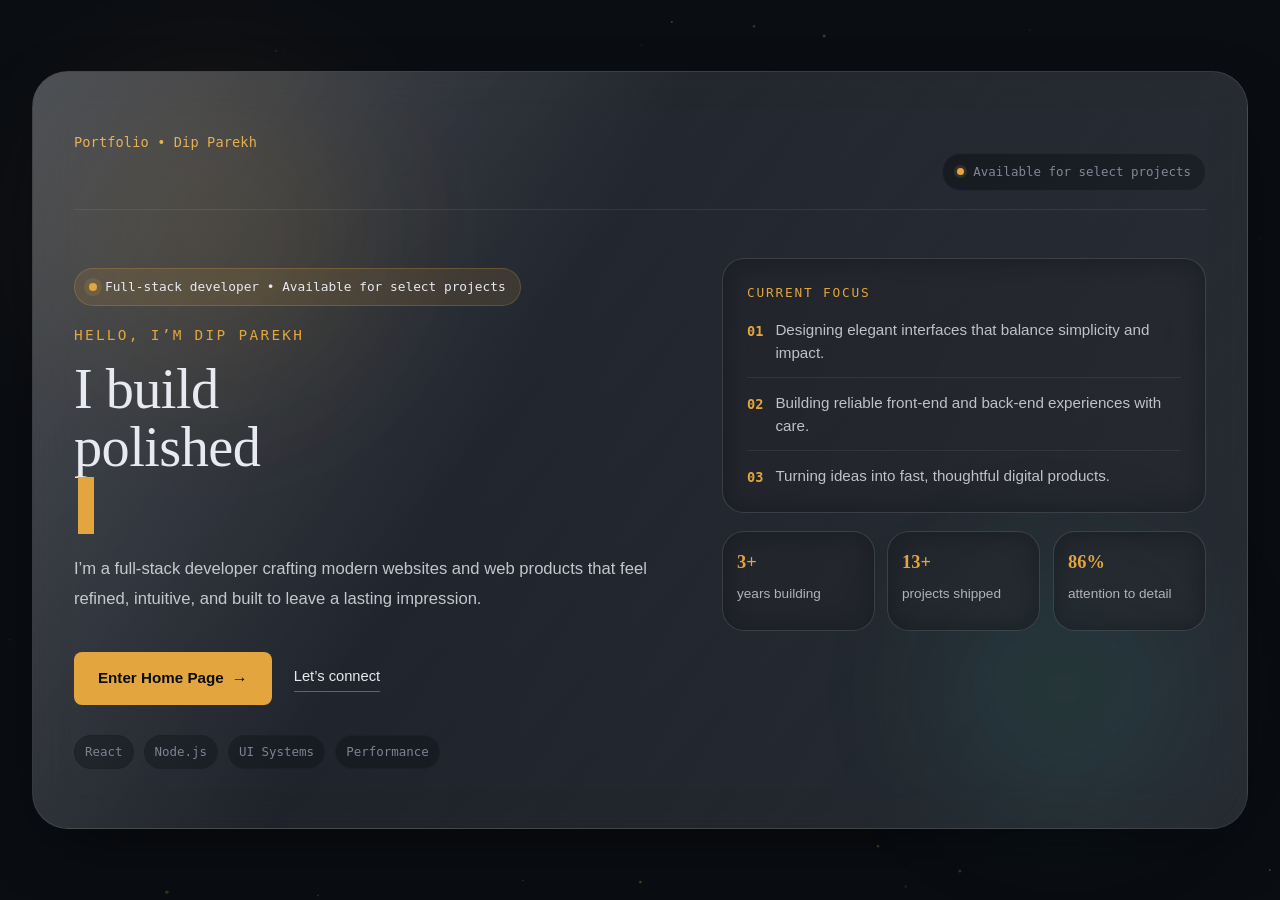
==== index.html @ 6df31b9e "first commit" ====
<!DOCTYPE html>
<html lang="en">
  <head>
    <meta charset="UTF-8" />
    <meta name="viewport" content="width=device-width, initial-scale=1.0" />
    <title>Dip Parekh | Full Stack Developer</title>
    <meta
      name="description"
      content="Personal portfolio for Dip Parekh, a Full Stack Developer crafting thoughtful digital experiences."
    />
    <link rel="icon" type="image/svg+xml" href="favicon.svg" />
    <link rel="stylesheet" href="styles.css" />
  </head>
  <body class="landing-page">
    <canvas id="bg-canvas" aria-hidden="true"></canvas>
    <div class="landing-glow glow-one" aria-hidden="true"></div>
    <div class="landing-glow glow-two" aria-hidden="true"></div>

    <main class="landing-shell">
      <section class="landing-card animate-in">
        <div class="landing-topbar">
          <p class="eyebrow">Portfolio • Dip Parekh</p>
          <span class="status-pill landing-status">
            <span class="dot"></span>
            Available for select projects
          </span>
        </div>

        <div class="landing-grid">
          <div class="landing-content">
            <div class="hero-badge">Full-stack developer • Available for select projects</div>
            <p class="intro-label">Hello, I’m Dip Parekh</p>
            <h1 class="hero-title">
              <span
                class="hero-text"
                data-animated-text="I build polished digital experiences with clarity, speed, and soul."
              ></span>
              <span class="typing-cursor" aria-hidden="true"></span>
            </h1>
            <p class="landing-copy">
              I’m a full-stack developer crafting modern websites and web products that feel refined,
              intuitive, and built to leave a lasting impression.
            </p>

            <div class="hero-actions">
              <a class="primary-link nav-entry-btn" href="home.html">
                Enter Home Page
                <span aria-hidden="true">→</span>
              </a>
              <a class="secondary-link" href="contact.html">Let’s connect</a>
            </div>

            <div class="chip-row" aria-label="Core skills">
              <span>React</span>
              <span>Node.js</span>
              <span>UI Systems</span>
              <span>Performance</span>
            </div>
          </div>

          <aside class="landing-aside">
            <div class="glass-panel">
              <p class="panel-label">Current focus</p>
              <ul class="feature-list">
                <li>
                  <strong>01</strong>
                  <span>Designing elegant interfaces that balance simplicity and impact.</span>
                </li>
                <li>
                  <strong>02</strong>
                  <span>Building reliable front-end and back-end experiences with care.</span>
                </li>
                <li>
                  <strong>03</strong>
                  <span>Turning ideas into fast, thoughtful digital products.</span>
                </li>
              </ul>
            </div>

            <div class="stats-grid">
              <div class="stat-box">
                <strong class="stat-value" data-target="4" data-suffix="+">0</strong>
                <span>years building</span>
              </div>
              <div class="stat-box">
                <strong class="stat-value" data-target="15" data-suffix="+">0</strong>
                <span>projects shipped</span>
              </div>
              <div class="stat-box">
                <strong class="stat-value" data-target="100" data-suffix="%">0</strong>
                <span>attention to detail</span>
              </div>
            </div>
          </aside>
        </div>
      </section>
    </main>

    <script src="script.js"></script>
  </body>
</html>
---- styles.css ----
/* ============================================
   TOKENS
   ============================================ */
:root {
  --ink-950: #0a0d12;
  --ink-900: #11151c;
  --ink-850: #161b24;
  --ink-800: #1b212b;
  --foam-100: #e7eaf0;
  --slate-400: #7c8494;
  --slate-500: #5c6474;
  --amber-400: #e3a63e;
  --teal-300: #63d9c4;

  --accent: var(--amber-400);
  --accent-soft: rgba(227, 166, 62, 0.14);

  --font-display: "Fraunces", serif;
  --font-body: "Inter", -apple-system, BlinkMacSystemFont, sans-serif;
  --font-mono: "JetBrains Mono", ui-monospace, monospace;

  --shell-width: 1120px;
  --radius-lg: 18px;
  --radius-md: 12px;
  --radius-sm: 8px;

  --ease: cubic-bezier(0.16, 1, 0.3, 1);
}

[data-page="home"] {
  --accent: var(--amber-400);
  --accent-soft: rgba(227, 166, 62, 0.14);
}
[data-page="work"] {
  --accent: var(--teal-300);
  --accent-soft: rgba(99, 217, 196, 0.14);
}
[data-page="about"] {
  --accent: #e08a7d;
  --accent-soft: rgba(224, 138, 125, 0.14);
}
[data-page="contact"] {
  --accent: #7ea3e3;
  --accent-soft: rgba(126, 163, 227, 0.14);
}

* {
  box-sizing: border-box;
}

html {
  scroll-behavior: smooth;
}

body {
  margin: 0;
  background: var(--ink-950);
  color: var(--foam-100);
  font-family: var(--font-body);
  font-size: 16px;
  line-height: 1.6;
  -webkit-font-smoothing: antialiased;
  overflow-x: hidden;
}

body.landing-page {
  overflow-x: hidden;
  min-height: 100vh;
  display: flex;
  align-items: center;
  justify-content: center;
  padding: clamp(18px, 3vw, 32px);
  position: relative;
  isolation: isolate;
}

.landing-glow {
  position: fixed;
  border-radius: 50%;
  filter: blur(70px);
  opacity: 0.35;
  pointer-events: none;
  z-index: 0;
  animation: drift 10s ease-in-out infinite alternate;
}

.glow-one {
  width: 320px;
  height: 320px;
  background: rgba(227, 166, 62, 0.24);
  top: 8%;
  left: 4%;
}

.glow-two {
  width: 280px;
  height: 280px;
  background: rgba(99, 217, 196, 0.2);
  bottom: 8%;
  right: 6%;
  animation-duration: 12s;
}

.landing-shell {
  position: relative;
  z-index: 1;
  width: min(1260px, 100%);
  display: flex;
  align-items: center;
  justify-content: center;
}

.landing-card {
  position: relative;
  width: 100%;
  max-width: 1240px;
  border-radius: clamp(24px, 3vw, 36px);
  padding: clamp(28px, 3.2vw, 54px);
  border: 1px solid rgba(255, 255, 255, 0.14);
  background: linear-gradient(135deg, rgba(255, 255, 255, 0.14), rgba(255, 255, 255, 0.05));
  -webkit-backdrop-filter: blur(22px) saturate(180%);
  backdrop-filter: blur(22px) saturate(180%);
  box-shadow: 0 24px 70px -25px rgba(0, 0, 0, 0.65);
  overflow: hidden;
  transition: transform 0.35s var(--ease), box-shadow 0.35s var(--ease);
}

.landing-card::before {
  content: "";
  position: absolute;
  inset: 0;
  background: linear-gradient(120deg, rgba(255, 255, 255, 0.16), transparent 40%, rgba(255, 255, 255, 0.08));
  pointer-events: none;
}

.landing-topbar {
  display: flex;
  align-items: center;
  justify-content: space-between;
  gap: 16px;
  margin-bottom: 40px;
  padding-bottom: 18px;
  border-bottom: 1px solid rgba(255, 255, 255, 0.08);
}

.landing-status {
  margin-top: 0;
  background: rgba(17, 21, 28, 0.7);
  border-color: rgba(255, 255, 255, 0.1);
}

.landing-grid {
  display: grid;
  grid-template-columns: minmax(0, 1.1fr) minmax(320px, 0.9fr);
  gap: clamp(30px, 4.5vw, 56px);
  align-items: start;
}

.landing-content {
  position: relative;
  z-index: 1;
  display: flex;
  flex-direction: column;
  justify-content: center;
  padding: clamp(8px, 1.4vw, 18px) 0 clamp(8px, 1.4vw, 18px);
}

.hero-badge {
  display: inline-flex;
  align-items: center;
  gap: 8px;
  width: max-content;
  margin-bottom: 18px;
  padding: 8px 14px;
  border-radius: 999px;
  border: 1px solid rgba(227, 166, 62, 0.24);
  background: rgba(227, 166, 62, 0.12);
  color: var(--foam-100);
  font-family: var(--font-mono);
  font-size: 0.8rem;
}

.hero-badge::before {
  content: "";
  width: 8px;
  height: 8px;
  border-radius: 50%;
  background: var(--accent);
  box-shadow: 0 0 0 5px rgba(227, 166, 62, 0.14);
}

.intro-label {
  font-family: var(--font-mono);
  font-size: 0.9rem;
  text-transform: uppercase;
  letter-spacing: 0.16em;
  color: var(--accent);
  margin-bottom: 14px;
}

.hero-title {
  font-size: clamp(2.15rem, 4.4vw, 4rem);
  line-height: 1.02;
  max-width: 11ch;
  margin-bottom: 20px;
  min-height: clamp(4.6rem, 8.5vw, 6.8rem);
}

.hero-text {
  display: inline-block;
}

.typing-cursor {
  display: inline-block;
  width: 0.58ch;
  height: 1em;
  margin-left: 4px;
  background: var(--accent);
  vertical-align: bottom;
  animation: blink 1s step-end infinite;
}

.landing-copy {
  color: rgba(231, 234, 240, 0.82);
  font-size: 1.04rem;
  max-width: 62ch;
  line-height: 1.8;
  margin-bottom: 4px;
}

.chip-row {
  display: flex;
  flex-wrap: wrap;
  gap: 10px;
  margin-top: 30px;
}

.chip-row span {
  border: 1px solid rgba(255, 255, 255, 0.14);
  background: rgba(10, 13, 18, 0.35);
  color: var(--foam-100);
  padding: 8px 12px;
  border-radius: 999px;
  font-size: 0.82rem;
  font-family: var(--font-mono);
}

.landing-aside {
  display: grid;
  gap: 18px;
  align-content: start;
  padding-top: 8px;
}

.glass-panel,
.stat-box {
  border: 1px solid rgba(255, 255, 255, 0.14);
  background: rgba(10, 13, 18, 0.5);
  -webkit-backdrop-filter: blur(14px);
  backdrop-filter: blur(14px);
  border-radius: 22px;
}

.glass-panel {
  padding: 24px;
  animation: gentleFloat 3.8s ease-in-out infinite;
  will-change: transform;
}

.panel-label {
  font-family: var(--font-mono);
  font-size: 0.8rem;
  text-transform: uppercase;
  letter-spacing: 0.14em;
  color: var(--accent);
  margin-bottom: 16px;
}

.feature-list {
  list-style: none;
  padding: 0;
  margin: 0;
  display: grid;
  gap: 14px;
}

.feature-list li {
  display: flex;
  gap: 12px;
  align-items: flex-start;
  padding-bottom: 12px;
  border-bottom: 1px solid rgba(255, 255, 255, 0.08);
  animation: gentleFloat 3.8s ease-in-out infinite;
  will-change: transform;
}

.feature-list li:nth-child(2) {
  animation-delay: 0.6s;
}

.feature-list li:nth-child(3) {
  animation-delay: 1.2s;
}

.feature-list li:last-child {
  padding-bottom: 0;
  border-bottom: none;
}

.feature-list strong {
  font-family: var(--font-mono);
  color: var(--accent);
  font-size: 0.85rem;
  margin-top: 2px;
}

.feature-list span {
  color: rgba(231, 234, 240, 0.8);
  font-size: 0.95rem;
  line-height: 1.5;
}

.stats-grid {
  display: grid;
  grid-template-columns: repeat(3, minmax(0, 1fr));
  gap: 12px;
}

.stat-box {
  padding: 16px 14px;
  display: flex;
  flex-direction: column;
  gap: 6px;
  min-height: 100px;
  animation: gentleFloat 3.8s ease-in-out infinite;
  will-change: transform;
}

.stat-box:nth-child(2) {
  animation-delay: 0.6s;
}

.stat-box:nth-child(3) {
  animation-delay: 1.2s;
}

.stat-box strong {
  font-size: 1.15rem;
  color: var(--accent);
  font-family: var(--font-display);
}

.stat-value {
  font-variant-numeric: tabular-nums;
  min-height: 1.35em;
}

.stat-box span {
  color: rgba(231, 234, 240, 0.72);
  font-size: 0.85rem;
}

h1,
h2,
h3 {
  font-family: var(--font-display);
  font-weight: 500;
  letter-spacing: -0.01em;
  margin: 0;
}

p {
  margin: 0;
}

a {
  color: inherit;
  text-decoration: none;
}

::selection {
  background: var(--accent);
  color: var(--ink-950);
}

:focus-visible {
  outline: 2px solid var(--accent);
  outline-offset: 3px;
  border-radius: 4px;
}

#bg-canvas {
  position: fixed;
  inset: 0;
  width: 100%;
  height: 100%;
  z-index: -1;
}

.site-nav {
  position: sticky;
  top: 0;
  z-index: 20;
  display: flex;
  align-items: center;
  justify-content: space-between;
  padding: 22px clamp(20px, 5vw, 64px);
  background: rgba(10, 13, 18, 0.72);
  -webkit-backdrop-filter: blur(14px);
  backdrop-filter: blur(14px);
  border-bottom: 1px solid var(--ink-800);
}

.logo-mark {
  font-family: var(--font-mono);
  font-size: 1rem;
  font-weight: 500;
  letter-spacing: 0.02em;
}

.logo-mark span {
  color: var(--accent);
}

.nav-links {
  display: flex;
  gap: clamp(16px, 3vw, 36px);
}

.nav-link {
  position: relative;
  font-size: 0.9rem;
  color: var(--slate-400);
  padding-bottom: 4px;
  transition: color 0.2s var(--ease);
}

.nav-link::after {
  content: "";
  position: absolute;
  left: 0;
  bottom: -2px;
  width: 0;
  height: 1.5px;
  background: var(--accent);
  transition: width 0.25s var(--ease);
}

.nav-link:hover {
  color: var(--foam-100);
}

.nav-link:hover::after {
  width: 100%;
}

.nav-link.active {
  color: var(--foam-100);
}

.nav-link.active::after {
  width: 100%;
}

.page-shell {
  max-width: var(--shell-width);
  margin: 0 auto;
  padding: clamp(48px, 8vw, 96px) clamp(20px, 5vw, 64px) 120px;
}

.hero-grid {
  display: grid;
  grid-template-columns: 1.1fr 0.9fr;
  gap: clamp(32px, 5vw, 64px);
  align-items: center;
  padding-bottom: clamp(64px, 8vw, 100px);
}

.eyebrow {
  font-family: var(--font-mono);
  font-size: 0.85rem;
  color: var(--accent);
  margin-bottom: 18px;
  letter-spacing: 0.01em;
}

.hero-copy h1,
.page-heading h1 {
  font-size: clamp(2.1rem, 4.2vw, 3.3rem);
  line-height: 1.15;
  max-width: 12ch;
}

.hero-copy h1 em {
  font-style: italic;
  color: var(--accent);
}

.lead,
.page-heading p {
  margin-top: 22px;
  max-width: 46ch;
  color: var(--slate-400);
  font-size: 1.03rem;
}

.hero-actions {
  display: flex;
  align-items: center;
  gap: 22px;
  margin-top: 34px;
  flex-wrap: wrap;
}

.primary-link {
  background: var(--accent);
  color: var(--ink-950);
  font-weight: 600;
  font-size: 0.92rem;
  padding: 13px 26px;
  border-radius: var(--radius-sm);
  transition: transform 0.2s var(--ease), box-shadow 0.2s var(--ease);
}

.primary-link:hover {
  transform: translateY(-2px);
  box-shadow: 0 10px 24px -8px var(--accent-soft);
}

.nav-entry-btn {
  display: inline-flex;
  align-items: center;
  gap: 8px;
  padding: 14px 24px;
  font-size: 0.95rem;
}

.nav-entry-btn span {
  font-size: 1rem;
  transition: transform 0.2s var(--ease);
}

.nav-entry-btn:hover span {
  transform: translateX(3px);
}

.secondary-link {
  font-size: 0.92rem;
  color: var(--foam-100);
  border-bottom: 1px solid var(--slate-500);
  padding-bottom: 2px;
  transition: border-color 0.2s var(--ease), color 0.2s var(--ease);
}

.secondary-link:hover {
  color: var(--accent);
  border-color: var(--accent);
}

.status-pill {
  display: inline-flex;
  align-items: center;
  gap: 9px;
  margin-top: 40px;
  font-family: var(--font-mono);
  font-size: 0.78rem;
  color: var(--slate-400);
  padding: 8px 14px;
  border: 1px solid var(--ink-800);
  border-radius: 999px;
  background: var(--ink-900);
}

.status-pill .dot,
.contact-status .dot {
  width: 7px;
  height: 7px;
  border-radius: 50%;
  background: var(--accent);
  box-shadow: 0 0 0 3px var(--accent-soft);
}

.hero-card {
  perspective: 1000px;
}

.code-window {
  background: var(--ink-900);
  border: 1px solid var(--ink-800);
  border-radius: var(--radius-lg);
  overflow: hidden;
  box-shadow: 0 30px 60px -20px rgba(0, 0, 0, 0.55);
  transform: rotate(0.6deg);
}

.window-bar {
  display: flex;
  align-items: center;
  gap: 10px;
  padding: 12px 16px;
  background: var(--ink-850);
  border-bottom: 1px solid var(--ink-800);
}

.window-dots {
  display: flex;
  gap: 6px;
}

.window-dots span {
  width: 9px;
  height: 9px;
  border-radius: 50%;
  background: var(--ink-800);
  border: 1px solid var(--slate-500);
}

.window-title {
  font-family: var(--font-mono);
  font-size: 0.76rem;
  color: var(--slate-400);
  margin-left: 4px;
}

.code-body {
  padding: 22px 20px;
  overflow-x: auto;
}

.code-body pre {
  margin: 0;
  font-family: var(--font-mono);
  font-size: 0.86rem;
  line-height: 1.85;
}

.code-body .ln {
  display: inline-block;
  width: 20px;
  color: var(--slate-500);
  -webkit-user-select: none;
  user-select: none;
}

.tok-kw {
  color: var(--teal-300);
}
.tok-var {
  color: var(--foam-100);
}
.tok-op,
.tok-punct {
  color: var(--slate-400);
}
.tok-prop {
  color: #b9c2d0;
}
.tok-str {
  color: var(--accent);
}

.cursor {
  display: inline-block;
  width: 7px;
  background: var(--accent);
  animation: blink 1.1s step-end infinite;
  margin-left: 2px;
}

@keyframes blink {
  50% {
    opacity: 0;
  }
}

@media (max-width: 860px) {
  .landing-grid {
    grid-template-columns: 1fr;
  }

  .landing-topbar {
    flex-direction: column;
    align-items: flex-start;
  }

  .landing-aside {
    gap: 14px;
    padding-top: 0;
  }
}

@media (max-width: 560px) {
  body.landing-page {
    padding: 12px;
  }

  .landing-card {
    padding: 18px;
  }

  .landing-grid {
    gap: 20px;
  }

  .hero-title {
    max-width: none;
    min-height: unset;
    font-size: clamp(1.8rem, 8vw, 2.6rem);
  }

  .hero-actions {
    flex-direction: column;
    align-items: flex-start;
  }

  .stats-grid {
    grid-template-columns: 1fr;
  }
}

.panel {
  background: var(--ink-900);
  border: 1px solid var(--ink-800);
  border-radius: var(--radius-md);
  padding: 30px;
}

.content-grid {
  display: grid;
  grid-template-columns: 1fr 1fr;
  gap: 24px;
  padding-bottom: 24px;
}

.content-grid h3 {
  font-size: 1.15rem;
  margin-bottom: 18px;
}

.chips {
  display: flex;
  flex-wrap: wrap;
  gap: 9px;
  margin-bottom: 20px;
}

.chips span {
  font-family: var(--font-mono);
  font-size: 0.76rem;
  padding: 7px 12px;
  border-radius: 999px;
  border: 1px solid var(--ink-800);
  color: var(--slate-400);
  transition: border-color 0.2s var(--ease), color 0.2s var(--ease);
}

.chips span:hover {
  border-color: var(--accent);
  color: var(--foam-100);
}

.content-grid > .panel > p {
  color: var(--slate-400);
  font-size: 0.95rem;
}

.skill-list {
  display: flex;
  flex-direction: column;
  gap: 16px;
}

.skill-row {
  display: grid;
  grid-template-columns: 90px 1fr 38px;
  align-items: center;
  gap: 14px;
}

.skill-label {
  font-size: 0.85rem;
  color: var(--slate-400);
}

.bar {
  height: 6px;
  border-radius: 999px;
  background: var(--ink-800);
  overflow: hidden;
}

.bar i {
  display: block;
  height: 100%;
  width: 0%;
  border-radius: 999px;
  background: linear-gradient(90deg, var(--accent), var(--teal-300));
  transition: width 1.1s var(--ease);
}

.skill-value {
  font-family: var(--font-mono);
  font-size: 0.78rem;
  color: var(--slate-500);
  text-align: right;
}

.approach-strip,
.work-strip,
.contact-strip {
  display: grid;
  grid-template-columns: repeat(3, 1fr);
  gap: 20px;
  margin-top: 24px;
}

.approach-card p:last-child,
.work-strip p:last-child,
.contact-strip p:last-child {
  color: var(--slate-400);
  font-size: 0.92rem;
  margin-top: 10px;
}

.approach-tag {
  font-family: var(--font-mono);
  font-size: 0.74rem;
  text-transform: uppercase;
  letter-spacing: 0.08em;
  color: var(--accent);
}

.page-heading {
  margin-bottom: 36px;
}

.action-row {
  display: flex;
  flex-wrap: wrap;
  gap: 12px;
  margin-top: 22px;
}

.work-card {
  background: linear-gradient(135deg, rgba(255, 255, 255, 0.14), rgba(255, 255, 255, 0.05));
  border: 1px solid rgba(255, 255, 255, 0.14);
  box-shadow: 0 20px 50px -24px rgba(0, 0, 0, 0.8);
  border-radius: 24px;
  transition: transform 0.3s var(--ease), box-shadow 0.3s var(--ease);
}

.work-card:hover {
  transform: translateY(-4px);
  box-shadow: 0 28px 60px -20px rgba(0, 0, 0, 0.85);
}

.work-section {
  margin-top: 24px;
  padding: 30px;
}

.secondary-grid {
  display: grid;
  grid-template-columns: 1.2fr 0.8fr;
  gap: 20px;
  margin-top: 24px;
}

.section-title-row {
  display: flex;
  flex-direction: column;
  gap: 8px;
  margin-bottom: 18px;
}

.detail-columns {
  display: grid;
  grid-template-columns: repeat(2, minmax(0, 1fr));
  gap: 16px;
  margin-bottom: 18px;
}

.detail-card {
  padding: 18px;
  border-radius: 18px;
  border: 1px solid rgba(255, 255, 255, 0.1);
  background: rgba(10, 13, 18, 0.4);
}

.detail-card h4 {
  margin-bottom: 8px;
  font-size: 1rem;
}

.detail-card p {
  color: var(--slate-400);
  font-size: 0.95rem;
}

.feedback-box {
  margin-top: 18px;
  padding: 16px 18px;
  border-radius: 16px;
  border: 1px solid rgba(99, 217, 196, 0.25);
  background: rgba(99, 217, 196, 0.1);
}

.feedback-box strong {
  color: var(--accent);
}

.feedback-box p {
  margin-top: 8px;
  color: var(--foam-100);
}

.ongoing-card {
  padding: 30px;
}

.ongoing-project {
  padding: 18px;
  border-radius: 18px;
  border: 1px solid rgba(255, 255, 255, 0.1);
  background: rgba(10, 13, 18, 0.4);
  margin-bottom: 18px;
}

.ongoing-project .project-meta {
  margin-bottom: 12px;
}

.ongoing-project h4 {
  font-family: var(--font-display);
  font-size: 1.1rem;
  font-weight: 500;
  letter-spacing: -0.01em;
  margin: 0;
}

.ongoing-project .tag-list {
  margin-top: 14px;
}

.ongoing-desc,
.ongoing-note {
  color: var(--slate-400);
  font-size: 0.95rem;
}

.ongoing-desc {
  line-height: 1.6;
}

.ongoing-note {
  margin-top: 6px;
}

.closing-cta {
  margin-top: 24px;
  padding: 30px;
  display: flex;
  flex-direction: column;
  align-items: flex-start;
  gap: 12px;
}

.closing-cta p {
  color: var(--slate-400);
  max-width: 56ch;
}

.compact-list {
  margin: 16px 0 0;
}

.work-hero-grid,
.about-layout,
.contact-layout {
  display: grid;
  grid-template-columns: 1.1fr 0.9fr;
  gap: 24px;
  align-items: start;
  margin-bottom: 24px;
}

.work-intro,
.story-panel,
.contact-intro {
  position: relative;
  overflow: hidden;
}

.about-photo-card {
  margin-bottom: 22px;
}

.about-photo-card img {
  width: min(240px, 100%);
  aspect-ratio: 4 / 5;
  object-fit: cover;
  border-radius: 22px;
  border: 1px solid rgba(255, 255, 255, 0.14);
  box-shadow: 0 18px 42px -20px rgba(0, 0, 0, 0.7);
}

.work-intro::before,
.story-panel::before,
.contact-intro::before {
  content: "";
  position: absolute;
  right: -40px;
  bottom: -50px;
  width: 220px;
  height: 220px;
  border-radius: 50%;
  background: radial-gradient(circle, var(--accent-soft), transparent 70%);
  pointer-events: none;
}

.stats-card,
.quick-facts,
.form-card {
  background: rgba(17, 21, 28, 0.92);
}

.stat-pill {
  display: flex;
  align-items: center;
  justify-content: space-between;
  padding: 14px 0;
  border-bottom: 1px solid var(--ink-800);
}

.stat-pill:last-child {
  border-bottom: 0;
}

.stat-pill strong {
  font-family: var(--font-display);
  font-size: 1.2rem;
  color: var(--accent);
}

.stat-pill span {
  color: var(--slate-400);
  font-size: 0.92rem;
}

.project-grid,
.values-grid {
  display: grid;
  gap: 20px;
  margin-top: 24px;
}

.project-grid {
  grid-template-columns: repeat(2, minmax(0, 1fr));
}

.values-grid {
  grid-template-columns: repeat(3, minmax(0, 1fr));
}

.project-card,
.value-card {
  min-height: 220px;
  display: flex;
  flex-direction: column;
  gap: 16px;
}

.project-meta {
  display: flex;
  flex-direction: column;
  gap: 8px;
}

.project-media {
  border-radius: 16px;
  overflow: hidden;
  border: 1px solid rgba(255, 255, 255, 0.1);
  aspect-ratio: 16 / 10;
  background: rgba(10, 13, 18, 0.55);
}

.gallery-trigger {
  cursor: pointer;
  transition: transform 0.2s var(--ease), border-color 0.2s var(--ease), box-shadow 0.2s var(--ease);
}

.gallery-trigger:hover,
.gallery-trigger:focus-visible {
  transform: translateY(-2px);
  border-color: rgba(99, 217, 196, 0.38);
  box-shadow: 0 16px 30px -20px rgba(99, 217, 196, 0.42);
  outline: none;
}

.project-logo {
  width: 100%;
  height: 100%;
  object-fit: contain;
  padding: 24px;
  display: block;
  background: radial-gradient(circle at top, rgba(99, 217, 196, 0.16), transparent 60%);
}

.project-visual {
  width: 100%;
  height: 100%;
  padding: 18px;
  display: grid;
  gap: 12px;
  position: relative;
}

.project-visual-a {
  grid-template-columns: repeat(2, minmax(0, 1fr));
  align-content: start;
}

.project-visual-b {
  grid-template-columns: 1.1fr 0.9fr;
  align-items: center;
}

.visual-card,
.visual-panel {
  border-radius: 14px;
  background: linear-gradient(135deg, rgba(227, 166, 62, 0.24), rgba(99, 217, 196, 0.16));
  border: 1px solid rgba(255, 255, 255, 0.12);
  min-height: 70px;
}

.visual-card.wide {
  grid-column: 1 / -1;
  min-height: 110px;
}

.visual-pill {
  width: 60%;
  height: 12px;
  border-radius: 999px;
  background: rgba(255, 255, 255, 0.18);
}

.visual-pill.alt {
  width: 40%;
  background: rgba(99, 217, 196, 0.28);
}

.visual-line {
  height: 12px;
  border-radius: 999px;
  background: rgba(255, 255, 255, 0.2);
  width: 70%;
}

.visual-line.short {
  width: 45%;
}

.visual-donut {
  width: 84px;
  height: 84px;
  border-radius: 50%;
  border: 12px solid rgba(227, 166, 62, 0.35);
  border-top-color: rgba(99, 217, 196, 0.8);
  margin-left: auto;
}

.project-card p,
.value-card p {
  color: var(--slate-400);
  font-size: 0.95rem;
}

.tag-list {
  display: flex;
  flex-wrap: wrap;
  gap: 8px;
  margin-top: auto;
}

.tag,
.chip-row span,
.tag-list span {
  display: inline-flex;
  align-items: center;
  gap: 6px;
  padding: 6px 10px;
  border-radius: 999px;
  border: 1px solid var(--ink-800);
  color: var(--slate-400);
  font-family: var(--font-mono);
  font-size: 0.78rem;
  background: rgba(10, 13, 18, 0.35);
}

.detail-list {
  list-style: none;
  padding: 0;
  margin: 0;
  display: grid;
  gap: 12px;
}

.detail-list li {
  display: flex;
  flex-direction: column;
  gap: 4px;
  padding-bottom: 10px;
  border-bottom: 1px solid var(--ink-800);
}

.detail-list li:last-child {
  border-bottom: 0;
  padding-bottom: 0;
}

.detail-list strong {
  color: var(--foam-100);
}

.detail-list span {
  color: var(--slate-400);
  font-size: 0.94rem;
}

.image-modal {
  position: fixed;
  inset: 0;
  z-index: 1000;
  display: none;
  align-items: center;
  justify-content: center;
  padding: 24px;
}

.image-modal.is-open {
  display: flex;
}

.image-modal-backdrop {
  position: absolute;
  inset: 0;
  background: rgba(2, 4, 7, 0.82);
  -webkit-backdrop-filter: blur(8px);
  backdrop-filter: blur(8px);
}

.image-modal-dialog {
  position: relative;
  width: min(960px, 100%);
  background: linear-gradient(145deg, rgba(10, 13, 18, 0.98), rgba(16, 20, 26, 0.94));
  border: 1px solid rgba(255, 255, 255, 0.12);
  border-radius: 28px;
  padding: 22px;
  box-shadow: 0 30px 90px rgba(0, 0, 0, 0.55);
  animation: modalRise 0.25s ease;
}

@keyframes modalRise {
  from {
    opacity: 0;
    transform: translateY(8px) scale(0.98);
  }
  to {
    opacity: 1;
    transform: translateY(0) scale(1);
  }
}

.image-modal-close {
  position: absolute;
  top: 14px;
  right: 14px;
  border: 0;
  background: rgba(255, 255, 255, 0.09);
  color: var(--foam-100);
  width: 42px;
  height: 42px;
  border-radius: 50%;
  cursor: pointer;
  font-size: 1.35rem;
  transition: transform 0.2s var(--ease), background 0.2s var(--ease);
}

.image-modal-close:hover,
.image-modal-close:focus-visible {
  transform: rotate(90deg);
  background: rgba(99, 217, 196, 0.22);
  outline: none;
}

.image-modal-stage {
  border-radius: 20px;
  overflow: hidden;
  border: 1px solid rgba(255, 255, 255, 0.1);
  background: linear-gradient(135deg, rgba(255, 255, 255, 0.04), rgba(99, 217, 196, 0.06));
  display: flex;
  justify-content: center;
  align-items: center;
  min-height: 460px;
  padding: 18px;
}

.image-modal-stage img {
  width: 100%;
  height: 100%;
  max-height: 72vh;
  object-fit: contain;
  display: block;
  border-radius: 14px;
}

.image-modal-controls {
  display: flex;
  align-items: center;
  justify-content: space-between;
  gap: 12px;
  margin-top: 16px;
}

.image-nav {
  border: 1px solid rgba(255, 255, 255, 0.14);
  background: rgba(255, 255, 255, 0.06);
  color: var(--foam-100);
  padding: 10px 16px;
  border-radius: 999px;
  cursor: pointer;
  transition: transform 0.2s var(--ease), background 0.2s var(--ease);
}

.image-nav:hover,
.image-nav:focus-visible {
  transform: translateY(-1px);
  background: rgba(99, 217, 196, 0.16);
  outline: none;
}

.image-counter {
  color: var(--slate-400);
  font-size: 0.95rem;
  letter-spacing: 0.08em;
  text-transform: uppercase;
}

.cv-download {
  display: inline-flex;
  align-items: center;
  justify-content: center;
  margin-top: 18px;
  padding: 10px 16px;
  border-radius: 999px;
  background: linear-gradient(135deg, rgba(227, 166, 62, 0.24), rgba(99, 217, 196, 0.14));
  color: var(--foam-100);
  border: 1px solid rgba(255, 255, 255, 0.12);
  font-weight: 600;
  text-decoration: none;
  transition: transform 0.2s var(--ease), box-shadow 0.2s var(--ease);
}

.cv-download:hover {
  transform: translateY(-2px);
  box-shadow: 0 10px 24px -12px rgba(99, 217, 196, 0.35);
}

.contact-links {
  display: flex;
  flex-direction: column;
  gap: 10px;
  margin-top: 24px;
}

.contact-links a {
  color: var(--slate-400);
  padding: 10px 0;
  border-bottom: 1px solid var(--ink-800);
  transition: color 0.2s var(--ease);
}

.contact-links a:hover {
  color: var(--accent);
}

.contact-status {
  display: inline-flex;
  align-items: center;
  gap: 8px;
  font-family: var(--font-mono);
  font-size: 0.76rem;
  color: var(--slate-400);
  margin-bottom: 18px;
}

#contact-form {
  display: grid;
  gap: 12px;
}

label {
  display: grid;
  gap: 6px;
  color: var(--foam-100);
  font-size: 0.92rem;
}

input,
textarea {
  width: 100%;
  border: 1px solid var(--ink-800);
  border-radius: 12px;
  padding: 0.85rem 0.95rem;
  color: var(--foam-100);
  background: var(--ink-850);
  font: inherit;
}

input:focus,
textarea:focus {
  outline: 1px solid var(--accent);
}

button {
  border: 0;
  padding: 0;
  font: inherit;
}

.animate-in {
  opacity: 0;
  transform: translateY(18px);
  transition: opacity 0.7s var(--ease), transform 0.7s var(--ease);
}

.animate-in.in-view {
  opacity: 1;
  transform: translateY(0);
}

@media (prefers-reduced-motion: reduce) {
  .animate-in {
    opacity: 1;
    transform: none;
    transition: none;
  }
  .bar i {
    transition: none;
  }
  .cursor {
    animation: none;
  }
}

@keyframes drift {
  from {
    transform: translate3d(0, 0, 0) scale(1);
  }
  to {
    transform: translate3d(20px, -18px, 0) scale(1.05);
  }
}

@keyframes gentleFloat {
  0%,
  100% {
    transform: translateY(0px);
  }
  50% {
    transform: translateY(-4px);
  }
}

@media (max-width: 860px) {
  body.landing-page {
    align-items: flex-start;
    padding: 14px;
  }
  .hero-grid,
  .work-hero-grid,
  .about-layout,
  .contact-layout,
  .project-grid,
  .values-grid,
  .content-grid,
  .approach-strip,
  .work-strip,
  .contact-strip {
    grid-template-columns: 1fr;
  }
  .hero-copy h1,
  .page-heading h1 {
    max-width: none;
  }
  .code-window {
    transform: none;
  }
  .detail-columns {
    grid-template-columns: 1fr;
  }
  .project-grid,
  .secondary-grid,
  .values-grid {
    grid-template-columns: 1fr;
  }
  .landing-grid {
    grid-template-columns: 1fr;
  }
  .landing-content h1 {
    max-width: none;
  }
  .stats-grid {
    grid-template-columns: 1fr;
  }
  .about-photo-card img {
    width: 100%;
  }
  .landing-shell {
    width: 100%;
  }
  .landing-card {
    max-width: none;
  }
}

@media (max-width: 560px) {
  .site-nav {
    padding: 16px 20px;
  }
  .nav-links {
    gap: 14px;
  }
  .nav-link {
    font-size: 0.82rem;
  }
  .skill-row {
    grid-template-columns: 74px 1fr 32px;
  }
  .landing-topbar {
    flex-direction: column;
    align-items: flex-start;
  }
  .landing-card {
    padding: 20px;
  }
  .hero-actions {
    flex-direction: column;
    align-items: flex-start;
  }
  .nav-entry-btn {
    width: 100%;
    justify-content: center;
  }
}
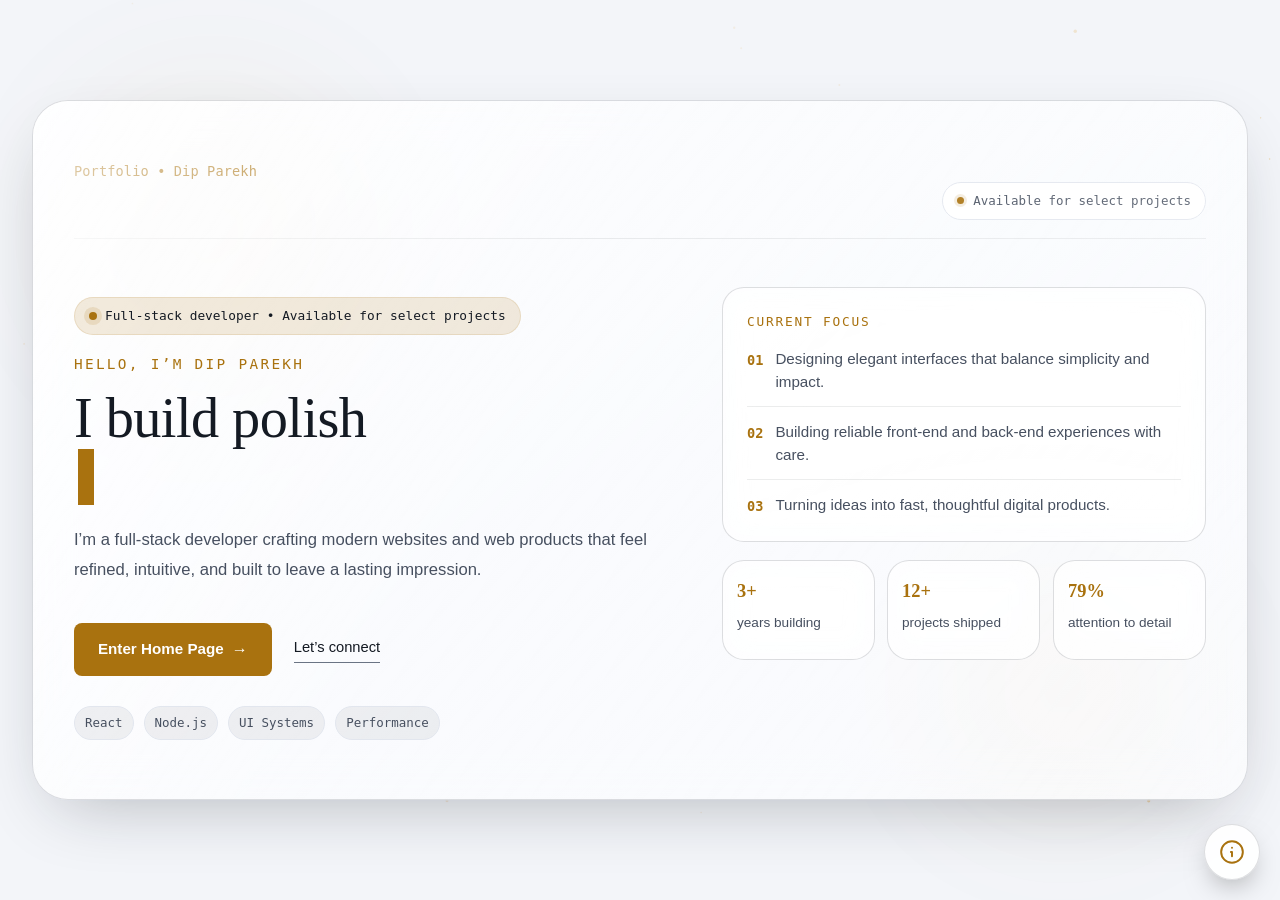
==== commit ab3d9c02: "new changes made to webpage" ====
--- a/index.html
+++ b/index.html
@@ -12,11 +12,13 @@
     <link rel="stylesheet" href="styles.css" />
   </head>
   <body class="landing-page">
+    <a class="skip-link" href="#main-content">Skip to content</a>
     <canvas id="bg-canvas" aria-hidden="true"></canvas>
     <div class="landing-glow glow-one" aria-hidden="true"></div>
     <div class="landing-glow glow-two" aria-hidden="true"></div>
+    <div class="reading-guide" aria-hidden="true"></div>
 
-    <main class="landing-shell">
+    <main class="landing-shell" id="main-content">
       <section class="landing-card animate-in">
         <div class="landing-topbar">
           <p class="eyebrow">Portfolio • Dip Parekh</p>
@@ -96,6 +98,77 @@
       </section>
     </main>
 
+    <div class="accessibility-widget">
+      <div class="accessibility-panel" aria-hidden="true">
+        <div class="a11y-panel-head">
+          <span class="a11y-panel-title">Accessibility</span>
+          <button class="a11y-close" type="button" aria-label="Close accessibility panel">×</button>
+        </div>
+        <div class="a11y-panel-body">
+          <div class="a11y-group">
+            <span class="a11y-label">Theme</span>
+            <div class="a11y-options" role="group" aria-label="Theme">
+              <button class="a11y-option" type="button" data-option="theme" data-key="theme" data-value="dark" aria-pressed="false">Dark</button>
+              <button class="a11y-option" type="button" data-option="theme" data-key="theme" data-value="light" aria-pressed="false">Light</button>
+            </div>
+          </div>
+          <div class="a11y-group">
+            <span class="a11y-label">Text size</span>
+            <div class="a11y-options" role="group" aria-label="Text size">
+              <button class="a11y-option" type="button" data-option="textSize" data-key="textSize" data-value="small" aria-pressed="false">A−</button>
+              <button class="a11y-option" type="button" data-option="textSize" data-key="textSize" data-value="normal" aria-pressed="false">A</button>
+              <button class="a11y-option" type="button" data-option="textSize" data-key="textSize" data-value="large" aria-pressed="false">A+</button>
+              <button class="a11y-option" type="button" data-option="textSize" data-key="textSize" data-value="xlarge" aria-pressed="false">A++</button>
+            </div>
+          </div>
+          <div class="a11y-group">
+            <span class="a11y-label">
+              High contrast
+              <button class="a11y-switch" type="button" role="switch" aria-label="High contrast" data-switch="highContrast" aria-checked="false"><span></span></button>
+            </span>
+          </div>
+          <div class="a11y-group">
+            <span class="a11y-label">
+              Underline links
+              <button class="a11y-switch" type="button" role="switch" aria-label="Underline links" data-switch="underlineLinks" aria-checked="false"><span></span></button>
+            </span>
+          </div>
+          <div class="a11y-group">
+            <span class="a11y-label">
+              Reduce motion
+              <button class="a11y-switch" type="button" role="switch" aria-label="Reduce motion" data-switch="reduceMotion" aria-checked="false"><span></span></button>
+            </span>
+          </div>
+          <div class="a11y-group">
+            <span class="a11y-label">
+              Grayscale
+              <button class="a11y-switch" type="button" role="switch" aria-label="Grayscale" data-switch="grayscale" aria-checked="false"><span></span></button>
+            </span>
+          </div>
+          <div class="a11y-group">
+            <span class="a11y-label">
+              Big cursor
+              <button class="a11y-switch" type="button" role="switch" aria-label="Big cursor" data-switch="bigCursor" aria-checked="false"><span></span></button>
+            </span>
+          </div>
+          <div class="a11y-group">
+            <span class="a11y-label">
+              Reading guide
+              <button class="a11y-switch" type="button" role="switch" aria-label="Reading guide" data-switch="readingGuide" aria-checked="false"><span></span></button>
+            </span>
+          </div>
+          <button class="a11y-reset" type="button" data-reset="true">Reset all</button>
+        </div>
+      </div>
+      <button class="accessibility-toggle" type="button" aria-expanded="false" aria-label="Open accessibility options">
+        <svg xmlns="http://www.w3.org/2000/svg" viewBox="0 0 24 24" fill="none" stroke="currentColor" stroke-width="1.8" stroke-linecap="round" stroke-linejoin="round" aria-hidden="true">
+          <circle cx="12" cy="12" r="10"></circle>
+          <path d="M12 8h.01"></path>
+          <path d="M11 12h1v4"></path>
+        </svg>
+      </button>
+    </div>
+
     <script src="script.js"></script>
   </body>
 </html>
--- a/styles.css
+++ b/styles.css
@@ -2,6 +2,7 @@
    TOKENS
    ============================================ */
 :root {
+  /* Raw palette (dark) */
   --ink-950: #0a0d12;
   --ink-900: #11151c;
   --ink-850: #161b24;
@@ -11,6 +12,8 @@
   --slate-500: #5c6474;
   --amber-400: #e3a63e;
   --teal-300: #63d9c4;
+  --coral-400: #e08a7d;
+  --blue-400: #7ea3e3;
 
   --accent: var(--amber-400);
   --accent-soft: rgba(227, 166, 62, 0.14);
@@ -27,6 +30,62 @@
   --ease: cubic-bezier(0.16, 1, 0.3, 1);
 }
 
+/* Semantic tokens — Dark theme (default) */
+:root,
+[data-theme="dark"] {
+  --page-bg: var(--ink-950);
+  --surface-1: var(--ink-900);
+  --surface-2: var(--ink-850);
+  --surface-3: var(--ink-800);
+  --text-1: var(--foam-100);
+  --text-2: var(--slate-400);
+  --text-3: var(--slate-500);
+  --line-strong: rgba(255, 255, 255, 0.14);
+  --line-soft: rgba(255, 255, 255, 0.08);
+  --line-faint: rgba(255, 255, 255, 0.1);
+  --glass-bg: rgba(10, 13, 18, 0.5);
+  --glass-bg-2: rgba(10, 13, 18, 0.35);
+  --glass-solid: rgba(17, 21, 28, 0.92);
+  --nav-bg: rgba(10, 13, 18, 0.72);
+  --card-surface: rgba(255, 255, 255, 0.14);
+  --card-surface-2: rgba(255, 255, 255, 0.05);
+  --card-shadow: 0 20px 50px -24px rgba(0, 0, 0, 0.8);
+  --card-shadow-hover: 0 28px 60px -20px rgba(0, 0, 0, 0.85);
+  --modal-bg: rgba(2, 4, 7, 0.82);
+  --canvas-bg: #0a0d12;
+  --tag-bg: rgba(10, 13, 18, 0.35);
+  --input-bg: var(--ink-850);
+  --primary-text: var(--ink-950);
+}
+
+/* Light theme */
+[data-theme="light"] {
+  --page-bg: #f3f5f9;
+  --surface-1: #ffffff;
+  --surface-2: #f0f2f7;
+  --surface-3: #e2e6ee;
+  --text-1: #141a23;
+  --text-2: #475060;
+  --text-3: #6a7484;
+  --line-strong: rgba(20, 26, 35, 0.14);
+  --line-soft: rgba(20, 26, 35, 0.08);
+  --line-faint: rgba(20, 26, 35, 0.1);
+  --glass-bg: rgba(255, 255, 255, 0.6);
+  --glass-bg-2: rgba(255, 255, 255, 0.4);
+  --glass-solid: rgba(255, 255, 255, 0.92);
+  --nav-bg: rgba(243, 245, 249, 0.78);
+  --card-surface: rgba(255, 255, 255, 0.78);
+  --card-surface-2: rgba(255, 255, 255, 0.45);
+  --card-shadow: 0 20px 50px -24px rgba(20, 26, 35, 0.25);
+  --card-shadow-hover: 0 28px 60px -20px rgba(20, 26, 35, 0.3);
+  --modal-bg: rgba(10, 14, 20, 0.6);
+  --canvas-bg: #f3f5f9;
+  --tag-bg: rgba(20, 26, 35, 0.06);
+  --input-bg: #ffffff;
+  --primary-text: #ffffff;
+}
+
+/* Per-page accents (dark) */
 [data-page="home"] {
   --accent: var(--amber-400);
   --accent-soft: rgba(227, 166, 62, 0.14);
@@ -36,14 +95,36 @@
   --accent-soft: rgba(99, 217, 196, 0.14);
 }
 [data-page="about"] {
-  --accent: #e08a7d;
+  --accent: var(--coral-400);
   --accent-soft: rgba(224, 138, 125, 0.14);
 }
 [data-page="contact"] {
-  --accent: #7ea3e3;
+  --accent: var(--blue-400);
   --accent-soft: rgba(126, 163, 227, 0.14);
 }
 
+/* Per-page accents (light — darker for contrast) */
+[data-theme="light"] body[data-page="home"],
+[data-theme="light"] body.landing-page {
+  --accent: #a9720f;
+  --accent-soft: rgba(169, 114, 15, 0.14);
+}
+[data-theme="light"] body[data-page="work"] {
+  --accent: #178a74;
+  --accent-soft: rgba(23, 138, 116, 0.14);
+}
+[data-theme="light"] body[data-page="about"] {
+  --accent: #b2503f;
+  --accent-soft: rgba(178, 80, 63, 0.14);
+}
+[data-theme="light"] body[data-page="contact"] {
+  --accent: #3f63c4;
+  --accent-soft: rgba(63, 99, 196, 0.14);
+}
+
+/* ============================================
+   BASE
+   ============================================ */
 * {
   box-sizing: border-box;
 }
@@ -54,13 +135,14 @@
 
 body {
   margin: 0;
-  background: var(--ink-950);
-  color: var(--foam-100);
+  background: var(--page-bg);
+  color: var(--text-1);
   font-family: var(--font-body);
   font-size: 16px;
   line-height: 1.6;
   -webkit-font-smoothing: antialiased;
   overflow-x: hidden;
+  transition: background-color 0.3s var(--ease), color 0.3s var(--ease);
 }
 
 body.landing-page {
@@ -87,7 +169,7 @@
 .glow-one {
   width: 320px;
   height: 320px;
-  background: rgba(227, 166, 62, 0.24);
+  background: var(--accent-soft);
   top: 8%;
   left: 4%;
 }
@@ -95,7 +177,7 @@
 .glow-two {
   width: 280px;
   height: 280px;
-  background: rgba(99, 217, 196, 0.2);
+  background: var(--accent-soft);
   bottom: 8%;
   right: 6%;
   animation-duration: 12s;
@@ -116,13 +198,17 @@
   max-width: 1240px;
   border-radius: clamp(24px, 3vw, 36px);
   padding: clamp(28px, 3.2vw, 54px);
-  border: 1px solid rgba(255, 255, 255, 0.14);
-  background: linear-gradient(135deg, rgba(255, 255, 255, 0.14), rgba(255, 255, 255, 0.05));
+  border: 1px solid var(--line-strong);
+  background: linear-gradient(135deg, var(--card-surface), var(--card-surface-2));
   -webkit-backdrop-filter: blur(22px) saturate(180%);
   backdrop-filter: blur(22px) saturate(180%);
   box-shadow: 0 24px 70px -25px rgba(0, 0, 0, 0.65);
   overflow: hidden;
   transition: transform 0.35s var(--ease), box-shadow 0.35s var(--ease);
+}
+
+[data-theme="light"] .landing-card {
+  box-shadow: 0 24px 70px -25px rgba(20, 26, 35, 0.3);
 }
 
 .landing-card::before {
@@ -133,6 +219,10 @@
   pointer-events: none;
 }
 
+[data-theme="light"] .landing-card::before {
+  background: linear-gradient(120deg, rgba(255, 255, 255, 0.7), transparent 40%, rgba(255, 255, 255, 0.3));
+}
+
 .landing-topbar {
   display: flex;
   align-items: center;
@@ -140,13 +230,13 @@
   gap: 16px;
   margin-bottom: 40px;
   padding-bottom: 18px;
-  border-bottom: 1px solid rgba(255, 255, 255, 0.08);
+  border-bottom: 1px solid var(--line-soft);
 }
 
 .landing-status {
   margin-top: 0;
-  background: rgba(17, 21, 28, 0.7);
-  border-color: rgba(255, 255, 255, 0.1);
+  background: var(--glass-solid);
+  border-color: var(--line-strong);
 }
 
 .landing-grid {
@@ -173,9 +263,9 @@
   margin-bottom: 18px;
   padding: 8px 14px;
   border-radius: 999px;
-  border: 1px solid rgba(227, 166, 62, 0.24);
-  background: rgba(227, 166, 62, 0.12);
-  color: var(--foam-100);
+  border: 1px solid var(--accent-soft);
+  background: var(--accent-soft);
+  color: var(--text-1);
   font-family: var(--font-mono);
   font-size: 0.8rem;
 }
@@ -186,7 +276,7 @@
   height: 8px;
   border-radius: 50%;
   background: var(--accent);
-  box-shadow: 0 0 0 5px rgba(227, 166, 62, 0.14);
+  box-shadow: 0 0 0 5px var(--accent-soft);
 }
 
 .intro-label {
@@ -221,7 +311,7 @@
 }
 
 .landing-copy {
-  color: rgba(231, 234, 240, 0.82);
+  color: var(--text-2);
   font-size: 1.04rem;
   max-width: 62ch;
   line-height: 1.8;
@@ -236,9 +326,9 @@
 }
 
 .chip-row span {
-  border: 1px solid rgba(255, 255, 255, 0.14);
-  background: rgba(10, 13, 18, 0.35);
-  color: var(--foam-100);
+  border: 1px solid var(--line-strong);
+  background: var(--glass-bg-2);
+  color: var(--text-1);
   padding: 8px 12px;
   border-radius: 999px;
   font-size: 0.82rem;
@@ -254,8 +344,8 @@
 
 .glass-panel,
 .stat-box {
-  border: 1px solid rgba(255, 255, 255, 0.14);
-  background: rgba(10, 13, 18, 0.5);
+  border: 1px solid var(--line-strong);
+  background: var(--glass-bg);
   -webkit-backdrop-filter: blur(14px);
   backdrop-filter: blur(14px);
   border-radius: 22px;
@@ -289,7 +379,7 @@
   gap: 12px;
   align-items: flex-start;
   padding-bottom: 12px;
-  border-bottom: 1px solid rgba(255, 255, 255, 0.08);
+  border-bottom: 1px solid var(--line-soft);
   animation: gentleFloat 3.8s ease-in-out infinite;
   will-change: transform;
 }
@@ -315,7 +405,7 @@
 }
 
 .feature-list span {
-  color: rgba(231, 234, 240, 0.8);
+  color: var(--text-2);
   font-size: 0.95rem;
   line-height: 1.5;
 }
@@ -356,7 +446,7 @@
 }
 
 .stat-box span {
-  color: rgba(231, 234, 240, 0.72);
+  color: var(--text-2);
   font-size: 0.85rem;
 }
 
@@ -380,7 +470,7 @@
 
 ::selection {
   background: var(--accent);
-  color: var(--ink-950);
+  color: var(--primary-text);
 }
 
 :focus-visible {
@@ -395,6 +485,7 @@
   width: 100%;
   height: 100%;
   z-index: -1;
+  transition: background-color 0.3s var(--ease);
 }
 
 .site-nav {
@@ -405,10 +496,10 @@
   align-items: center;
   justify-content: space-between;
   padding: 22px clamp(20px, 5vw, 64px);
-  background: rgba(10, 13, 18, 0.72);
+  background: var(--nav-bg);
   -webkit-backdrop-filter: blur(14px);
   backdrop-filter: blur(14px);
-  border-bottom: 1px solid var(--ink-800);
+  border-bottom: 1px solid var(--surface-3);
 }
 
 .logo-mark {
@@ -430,7 +521,7 @@
 .nav-link {
   position: relative;
   font-size: 0.9rem;
-  color: var(--slate-400);
+  color: var(--text-2);
   padding-bottom: 4px;
   transition: color 0.2s var(--ease);
 }
@@ -447,7 +538,7 @@
 }
 
 .nav-link:hover {
-  color: var(--foam-100);
+  color: var(--text-1);
 }
 
 .nav-link:hover::after {
@@ -455,7 +546,7 @@
 }
 
 .nav-link.active {
-  color: var(--foam-100);
+  color: var(--text-1);
 }
 
 .nav-link.active::after {
@@ -500,7 +591,7 @@
 .page-heading p {
   margin-top: 22px;
   max-width: 46ch;
-  color: var(--slate-400);
+  color: var(--text-2);
   font-size: 1.03rem;
 }
 
@@ -514,7 +605,7 @@
 
 .primary-link {
   background: var(--accent);
-  color: var(--ink-950);
+  color: var(--primary-text);
   font-weight: 600;
   font-size: 0.92rem;
   padding: 13px 26px;
@@ -546,8 +637,8 @@
 
 .secondary-link {
   font-size: 0.92rem;
-  color: var(--foam-100);
-  border-bottom: 1px solid var(--slate-500);
+  color: var(--text-1);
+  border-bottom: 1px solid var(--text-3);
   padding-bottom: 2px;
   transition: border-color 0.2s var(--ease), color 0.2s var(--ease);
 }
@@ -564,11 +655,11 @@
   margin-top: 40px;
   font-family: var(--font-mono);
   font-size: 0.78rem;
-  color: var(--slate-400);
+  color: var(--text-2);
   padding: 8px 14px;
-  border: 1px solid var(--ink-800);
+  border: 1px solid var(--surface-3);
   border-radius: 999px;
-  background: var(--ink-900);
+  background: var(--surface-1);
 }
 
 .status-pill .dot,
@@ -585,21 +676,25 @@
 }
 
 .code-window {
-  background: var(--ink-900);
-  border: 1px solid var(--ink-800);
+  background: var(--surface-1);
+  border: 1px solid var(--surface-3);
   border-radius: var(--radius-lg);
   overflow: hidden;
   box-shadow: 0 30px 60px -20px rgba(0, 0, 0, 0.55);
   transform: rotate(0.6deg);
 }
 
+[data-theme="light"] .code-window {
+  box-shadow: 0 30px 60px -20px rgba(20, 26, 35, 0.25);
+}
+
 .window-bar {
   display: flex;
   align-items: center;
   gap: 10px;
   padding: 12px 16px;
-  background: var(--ink-850);
-  border-bottom: 1px solid var(--ink-800);
+  background: var(--surface-2);
+  border-bottom: 1px solid var(--surface-3);
 }
 
 .window-dots {
@@ -611,14 +706,14 @@
   width: 9px;
   height: 9px;
   border-radius: 50%;
-  background: var(--ink-800);
-  border: 1px solid var(--slate-500);
+  background: var(--surface-3);
+  border: 1px solid var(--text-3);
 }
 
 .window-title {
   font-family: var(--font-mono);
   font-size: 0.76rem;
-  color: var(--slate-400);
+  color: var(--text-2);
   margin-left: 4px;
 }
 
@@ -637,7 +732,7 @@
 .code-body .ln {
   display: inline-block;
   width: 20px;
-  color: var(--slate-500);
+  color: var(--text-3);
   -webkit-user-select: none;
   user-select: none;
 }
@@ -645,15 +740,18 @@
 .tok-kw {
   color: var(--teal-300);
 }
+[data-theme="light"] .tok-kw {
+  color: #178a74;
+}
 .tok-var {
-  color: var(--foam-100);
+  color: var(--text-1);
 }
 .tok-op,
 .tok-punct {
-  color: var(--slate-400);
+  color: var(--text-2);
 }
 .tok-prop {
-  color: #b9c2d0;
+  color: var(--text-2);
 }
 .tok-str {
   color: var(--accent);
@@ -719,8 +817,8 @@
 }
 
 .panel {
-  background: var(--ink-900);
-  border: 1px solid var(--ink-800);
+  background: var(--surface-1);
+  border: 1px solid var(--surface-3);
   border-radius: var(--radius-md);
   padding: 30px;
 }
@@ -749,18 +847,18 @@
   font-size: 0.76rem;
   padding: 7px 12px;
   border-radius: 999px;
-  border: 1px solid var(--ink-800);
-  color: var(--slate-400);
+  border: 1px solid var(--surface-3);
+  color: var(--text-2);
   transition: border-color 0.2s var(--ease), color 0.2s var(--ease);
 }
 
 .chips span:hover {
   border-color: var(--accent);
-  color: var(--foam-100);
+  color: var(--text-1);
 }
 
 .content-grid > .panel > p {
-  color: var(--slate-400);
+  color: var(--text-2);
   font-size: 0.95rem;
 }
 
@@ -779,13 +877,13 @@
 
 .skill-label {
   font-size: 0.85rem;
-  color: var(--slate-400);
+  color: var(--text-2);
 }
 
 .bar {
   height: 6px;
   border-radius: 999px;
-  background: var(--ink-800);
+  background: var(--surface-3);
   overflow: hidden;
 }
 
@@ -801,7 +899,7 @@
 .skill-value {
   font-family: var(--font-mono);
   font-size: 0.78rem;
-  color: var(--slate-500);
+  color: var(--text-3);
   text-align: right;
 }
 
@@ -817,7 +915,7 @@
 .approach-card p:last-child,
 .work-strip p:last-child,
 .contact-strip p:last-child {
-  color: var(--slate-400);
+  color: var(--text-2);
   font-size: 0.92rem;
   margin-top: 10px;
 }
@@ -842,16 +940,16 @@
 }
 
 .work-card {
-  background: linear-gradient(135deg, rgba(255, 255, 255, 0.14), rgba(255, 255, 255, 0.05));
-  border: 1px solid rgba(255, 255, 255, 0.14);
-  box-shadow: 0 20px 50px -24px rgba(0, 0, 0, 0.8);
+  background: linear-gradient(135deg, var(--card-surface), var(--card-surface-2));
+  border: 1px solid var(--line-strong);
+  box-shadow: var(--card-shadow);
   border-radius: 24px;
   transition: transform 0.3s var(--ease), box-shadow 0.3s var(--ease);
 }
 
 .work-card:hover {
   transform: translateY(-4px);
-  box-shadow: 0 28px 60px -20px rgba(0, 0, 0, 0.85);
+  box-shadow: var(--card-shadow-hover);
 }
 
 .work-section {
@@ -883,8 +981,8 @@
 .detail-card {
   padding: 18px;
   border-radius: 18px;
-  border: 1px solid rgba(255, 255, 255, 0.1);
-  background: rgba(10, 13, 18, 0.4);
+  border: 1px solid var(--line-faint);
+  background: var(--glass-bg);
 }
 
 .detail-card h4 {
@@ -893,7 +991,7 @@
 }
 
 .detail-card p {
-  color: var(--slate-400);
+  color: var(--text-2);
   font-size: 0.95rem;
 }
 
@@ -911,7 +1009,7 @@
 
 .feedback-box p {
   margin-top: 8px;
-  color: var(--foam-100);
+  color: var(--text-1);
 }
 
 .ongoing-card {
@@ -921,8 +1019,8 @@
 .ongoing-project {
   padding: 18px;
   border-radius: 18px;
-  border: 1px solid rgba(255, 255, 255, 0.1);
-  background: rgba(10, 13, 18, 0.4);
+  border: 1px solid var(--line-faint);
+  background: var(--glass-bg);
   margin-bottom: 18px;
 }
 
@@ -944,7 +1042,7 @@
 
 .ongoing-desc,
 .ongoing-note {
-  color: var(--slate-400);
+  color: var(--text-2);
   font-size: 0.95rem;
 }
 
@@ -966,7 +1064,7 @@
 }
 
 .closing-cta p {
-  color: var(--slate-400);
+  color: var(--text-2);
   max-width: 56ch;
 }
 
@@ -1000,7 +1098,7 @@
   aspect-ratio: 4 / 5;
   object-fit: cover;
   border-radius: 22px;
-  border: 1px solid rgba(255, 255, 255, 0.14);
+  border: 1px solid var(--line-strong);
   box-shadow: 0 18px 42px -20px rgba(0, 0, 0, 0.7);
 }
 
@@ -1021,7 +1119,7 @@
 .stats-card,
 .quick-facts,
 .form-card {
-  background: rgba(17, 21, 28, 0.92);
+  background: var(--glass-solid);
 }
 
 .stat-pill {
@@ -1029,7 +1127,7 @@
   align-items: center;
   justify-content: space-between;
   padding: 14px 0;
-  border-bottom: 1px solid var(--ink-800);
+  border-bottom: 1px solid var(--surface-3);
 }
 
 .stat-pill:last-child {
@@ -1043,7 +1141,7 @@
 }
 
 .stat-pill span {
-  color: var(--slate-400);
+  color: var(--text-2);
   font-size: 0.92rem;
 }
 
@@ -1079,9 +1177,9 @@
 .project-media {
   border-radius: 16px;
   overflow: hidden;
-  border: 1px solid rgba(255, 255, 255, 0.1);
+  border: 1px solid var(--line-faint);
   aspect-ratio: 16 / 10;
-  background: rgba(10, 13, 18, 0.55);
+  background: var(--glass-bg);
 }
 
 .gallery-trigger {
@@ -1129,7 +1227,7 @@
 .visual-panel {
   border-radius: 14px;
   background: linear-gradient(135deg, rgba(227, 166, 62, 0.24), rgba(99, 217, 196, 0.16));
-  border: 1px solid rgba(255, 255, 255, 0.12);
+  border: 1px solid var(--line-faint);
   min-height: 70px;
 }
 
@@ -1142,7 +1240,7 @@
   width: 60%;
   height: 12px;
   border-radius: 999px;
-  background: rgba(255, 255, 255, 0.18);
+  background: var(--line-strong);
 }
 
 .visual-pill.alt {
@@ -1153,7 +1251,7 @@
 .visual-line {
   height: 12px;
   border-radius: 999px;
-  background: rgba(255, 255, 255, 0.2);
+  background: var(--line-strong);
   width: 70%;
 }
 
@@ -1172,7 +1270,7 @@
 
 .project-card p,
 .value-card p {
-  color: var(--slate-400);
+  color: var(--text-2);
   font-size: 0.95rem;
 }
 
@@ -1191,11 +1289,11 @@
   gap: 6px;
   padding: 6px 10px;
   border-radius: 999px;
-  border: 1px solid var(--ink-800);
-  color: var(--slate-400);
+  border: 1px solid var(--surface-3);
+  color: var(--text-2);
   font-family: var(--font-mono);
   font-size: 0.78rem;
-  background: rgba(10, 13, 18, 0.35);
+  background: var(--tag-bg);
 }
 
 .detail-list {
@@ -1211,7 +1309,7 @@
   flex-direction: column;
   gap: 4px;
   padding-bottom: 10px;
-  border-bottom: 1px solid var(--ink-800);
+  border-bottom: 1px solid var(--surface-3);
 }
 
 .detail-list li:last-child {
@@ -1220,11 +1318,11 @@
 }
 
 .detail-list strong {
-  color: var(--foam-100);
+  color: var(--text-1);
 }
 
 .detail-list span {
-  color: var(--slate-400);
+  color: var(--text-2);
   font-size: 0.94rem;
 }
 
@@ -1245,7 +1343,7 @@
 .image-modal-backdrop {
   position: absolute;
   inset: 0;
-  background: rgba(2, 4, 7, 0.82);
+  background: var(--modal-bg);
   -webkit-backdrop-filter: blur(8px);
   backdrop-filter: blur(8px);
 }
@@ -1254,7 +1352,7 @@
   position: relative;
   width: min(960px, 100%);
   background: linear-gradient(145deg, rgba(10, 13, 18, 0.98), rgba(16, 20, 26, 0.94));
-  border: 1px solid rgba(255, 255, 255, 0.12);
+  border: 1px solid var(--line-strong);
   border-radius: 28px;
   padding: 22px;
   box-shadow: 0 30px 90px rgba(0, 0, 0, 0.55);
@@ -1297,7 +1395,7 @@
 .image-modal-stage {
   border-radius: 20px;
   overflow: hidden;
-  border: 1px solid rgba(255, 255, 255, 0.1);
+  border: 1px solid var(--line-faint);
   background: linear-gradient(135deg, rgba(255, 255, 255, 0.04), rgba(99, 217, 196, 0.06));
   display: flex;
   justify-content: center;
@@ -1324,7 +1422,7 @@
 }
 
 .image-nav {
-  border: 1px solid rgba(255, 255, 255, 0.14);
+  border: 1px solid var(--line-strong);
   background: rgba(255, 255, 255, 0.06);
   color: var(--foam-100);
   padding: 10px 16px;
@@ -1354,9 +1452,9 @@
   margin-top: 18px;
   padding: 10px 16px;
   border-radius: 999px;
-  background: linear-gradient(135deg, rgba(227, 166, 62, 0.24), rgba(99, 217, 196, 0.14));
-  color: var(--foam-100);
-  border: 1px solid rgba(255, 255, 255, 0.12);
+  background: linear-gradient(135deg, var(--accent-soft), rgba(99, 217, 196, 0.14));
+  color: var(--text-1);
+  border: 1px solid var(--line-faint);
   font-weight: 600;
   text-decoration: none;
   transition: transform 0.2s var(--ease), box-shadow 0.2s var(--ease);
@@ -1375,9 +1473,9 @@
 }
 
 .contact-links a {
-  color: var(--slate-400);
+  color: var(--text-2);
   padding: 10px 0;
-  border-bottom: 1px solid var(--ink-800);
+  border-bottom: 1px solid var(--surface-3);
   transition: color 0.2s var(--ease);
 }
 
@@ -1391,7 +1489,7 @@
   gap: 8px;
   font-family: var(--font-mono);
   font-size: 0.76rem;
-  color: var(--slate-400);
+  color: var(--text-2);
   margin-bottom: 18px;
 }
 
@@ -1403,18 +1501,18 @@
 label {
   display: grid;
   gap: 6px;
-  color: var(--foam-100);
+  color: var(--text-1);
   font-size: 0.92rem;
 }
 
 input,
 textarea {
   width: 100%;
-  border: 1px solid var(--ink-800);
+  border: 1px solid var(--surface-3);
   border-radius: 12px;
   padding: 0.85rem 0.95rem;
-  color: var(--foam-100);
-  background: var(--ink-850);
+  color: var(--text-1);
+  background: var(--input-bg);
   font: inherit;
 }
 
@@ -1427,6 +1525,12 @@
   border: 0;
   padding: 0;
   font: inherit;
+}
+
+.form-status {
+  margin-top: 4px;
+  color: var(--text-2);
+  font-size: 0.9rem;
 }
 
 .animate-in {
@@ -1554,3 +1658,316 @@
     justify-content: center;
   }
 }
+
+/* ============================================
+   ACCESSIBILITY — SKIP LINK
+   ============================================ */
+.skip-link {
+  position: absolute;
+  top: -100px;
+  left: 16px;
+  z-index: 2000;
+  background: var(--accent);
+  color: var(--primary-text);
+  font-weight: 600;
+  padding: 12px 20px;
+  border-radius: var(--radius-sm);
+  transition: top 0.2s var(--ease);
+}
+
+.skip-link:focus {
+  top: 16px;
+}
+
+/* ============================================
+   ACCESSIBILITY — TEXT SIZE
+   ============================================ */
+html[data-text-size="small"] {
+  font-size: 15px;
+}
+html[data-text-size="large"] {
+  font-size: 18px;
+}
+html[data-text-size="xlarge"] {
+  font-size: 20px;
+}
+
+/* ============================================
+   ACCESSIBILITY — HIGH CONTRAST
+   ============================================ */
+html[data-high-contrast="true"] {
+  --text-2: var(--text-1);
+  --text-3: var(--text-1);
+  --line-strong: rgba(255, 255, 255, 0.45);
+}
+html[data-high-contrast="true"][data-theme="dark"] {
+  --page-bg: #000000;
+  --surface-1: #000000;
+  --surface-2: #0a0d12;
+  --surface-3: #ffffff;
+  --canvas-bg: #000000;
+  --line-strong: rgba(255, 255, 255, 0.6);
+  --line-faint: rgba(255, 255, 255, 0.4);
+  --line-soft: rgba(255, 255, 255, 0.35);
+}
+html[data-high-contrast="true"][data-theme="light"] {
+  --page-bg: #ffffff;
+  --surface-1: #ffffff;
+  --surface-2: #eef1f6;
+  --surface-3: #000000;
+  --canvas-bg: #ffffff;
+  --line-strong: rgba(0, 0, 0, 0.6);
+  --line-faint: rgba(0, 0, 0, 0.4);
+  --line-soft: rgba(0, 0, 0, 0.35);
+}
+
+/* ============================================
+   ACCESSIBILITY — UNDERLINE LINKS
+   ============================================ */
+html[data-underline-links="true"] a {
+  text-decoration: underline;
+  text-underline-offset: 3px;
+  text-decoration-thickness: 1.5px;
+}
+
+/* ============================================
+   ACCESSIBILITY — GRAYSCALE
+   ============================================ */
+html[data-grayscale="true"] * {
+  filter: grayscale(1) !important;
+}
+
+/* ============================================
+   ACCESSIBILITY — BIG CURSOR
+   ============================================ */
+html[data-big-cursor="true"],
+html[data-big-cursor="true"] * {
+  cursor: url('data:image/svg+xml;utf8,<svg xmlns="http://www.w3.org/2000/svg" width="32" height="32" viewBox="0 0 32 32"><circle cx="16" cy="16" r="14" fill="rgba(0,0,0,0.2)" stroke="%23ffffff" stroke-width="3"/><circle cx="16" cy="16" r="5" fill="%23ffffff"/></svg>') 16 16, auto !important;
+}
+
+/* ============================================
+   ACCESSIBILITY — REDUCE MOTION
+   ============================================ */
+html[data-reduce-motion="true"] *,
+html[data-reduce-motion="true"] *::before,
+html[data-reduce-motion="true"] *::after {
+  animation: none !important;
+  transition: none !important;
+  scroll-behavior: auto !important;
+}
+
+/* ============================================
+   ACCESSIBILITY — READING GUIDE
+   ============================================ */
+.reading-guide {
+  position: fixed;
+  left: 0;
+  right: 0;
+  top: 0;
+  height: 2px;
+  background: var(--accent);
+  box-shadow: 0 0 10px var(--accent);
+  z-index: 9997;
+  pointer-events: none;
+  opacity: 0;
+  transition: opacity 0.2s var(--ease);
+}
+
+html[data-reading-guide="true"] .reading-guide {
+  opacity: 1;
+}
+
+/* ============================================
+   ACCESSIBILITY — WIDGET
+   ============================================ */
+.accessibility-widget {
+  position: fixed;
+  right: 20px;
+  bottom: 20px;
+  z-index: 1500;
+}
+
+.accessibility-toggle {
+  display: flex;
+  align-items: center;
+  justify-content: center;
+  width: 56px;
+  height: 56px;
+  border-radius: 50%;
+  border: 1px solid var(--line-strong);
+  background: var(--glass-solid);
+  color: var(--accent);
+  cursor: pointer;
+  box-shadow: 0 12px 30px -12px rgba(0, 0, 0, 0.5);
+  transition: transform 0.25s var(--ease), box-shadow 0.25s var(--ease);
+}
+
+.accessibility-toggle:hover {
+  transform: translateY(-3px) scale(1.04);
+}
+
+.accessibility-toggle svg {
+  width: 26px;
+  height: 26px;
+}
+
+.accessibility-panel {
+  position: absolute;
+  right: 0;
+  bottom: 68px;
+  width: min(320px, calc(100vw - 40px));
+  background: var(--glass-solid);
+  border: 1px solid var(--line-strong);
+  border-radius: 20px;
+  padding: 20px;
+  box-shadow: 0 24px 60px -20px rgba(0, 0, 0, 0.55);
+  -webkit-backdrop-filter: blur(16px);
+  backdrop-filter: blur(16px);
+  opacity: 0;
+  visibility: hidden;
+  transform: translateY(8px);
+  transition: opacity 0.25s var(--ease), transform 0.25s var(--ease), visibility 0.25s;
+}
+
+.accessibility-panel.is-open {
+  opacity: 1;
+  visibility: visible;
+  transform: translateY(0);
+}
+
+.a11y-panel-head {
+  display: flex;
+  align-items: center;
+  justify-content: space-between;
+  margin-bottom: 16px;
+}
+
+.a11y-panel-title {
+  font-family: var(--font-mono);
+  font-size: 0.8rem;
+  text-transform: uppercase;
+  letter-spacing: 0.1em;
+  color: var(--accent);
+}
+
+.a11y-close {
+  background: transparent;
+  color: var(--text-2);
+  font-size: 1.4rem;
+  line-height: 1;
+  cursor: pointer;
+  padding: 2px 6px;
+  border-radius: 8px;
+  transition: color 0.2s var(--ease), background 0.2s var(--ease);
+}
+
+.a11y-close:hover {
+  color: var(--text-1);
+  background: var(--accent-soft);
+}
+
+.a11y-panel-body {
+  display: grid;
+  gap: 14px;
+}
+
+.a11y-group {
+  display: flex;
+  flex-direction: column;
+  gap: 8px;
+  padding-bottom: 12px;
+  border-bottom: 1px solid var(--line-soft);
+}
+
+.a11y-group:last-child {
+  border-bottom: 0;
+  padding-bottom: 0;
+}
+
+.a11y-label {
+  display: flex;
+  align-items: center;
+  justify-content: space-between;
+  font-size: 0.88rem;
+  color: var(--text-1);
+}
+
+.a11y-options {
+  display: grid;
+  grid-auto-flow: column;
+  gap: 8px;
+}
+
+.a11y-option {
+  flex: 1;
+  padding: 9px 10px;
+  border-radius: 10px;
+  border: 1px solid var(--surface-3);
+  background: var(--glass-bg);
+  color: var(--text-2);
+  font-family: var(--font-mono);
+  font-size: 0.8rem;
+  cursor: pointer;
+  text-align: center;
+  transition: background 0.2s var(--ease), color 0.2s var(--ease), border-color 0.2s var(--ease);
+}
+
+.a11y-option[aria-pressed="true"] {
+  background: var(--accent);
+  border-color: var(--accent);
+  color: var(--primary-text);
+  font-weight: 600;
+}
+
+.a11y-switch {
+  position: relative;
+  width: 44px;
+  height: 24px;
+  border-radius: 999px;
+  border: 1px solid var(--surface-3);
+  background: var(--surface-2);
+  cursor: pointer;
+  transition: background 0.2s var(--ease), border-color 0.2s var(--ease);
+}
+
+.a11y-switch span {
+  position: absolute;
+  top: 2px;
+  left: 2px;
+  width: 18px;
+  height: 18px;
+  border-radius: 50%;
+  background: var(--text-2);
+  transition: transform 0.2s var(--ease), background 0.2s var(--ease);
+}
+
+.a11y-switch[aria-checked="true"] {
+  background: var(--accent);
+  border-color: var(--accent);
+}
+
+.a11y-switch[aria-checked="true"] span {
+  transform: translateX(20px);
+  background: var(--primary-text);
+}
+
+.a11y-reset {
+  width: 100%;
+  margin-top: 4px;
+  padding: 11px;
+  border-radius: 12px;
+  border: 1px solid var(--line-strong);
+  background: var(--glass-bg);
+  color: var(--text-1);
+  font-weight: 600;
+  font-size: 0.88rem;
+  cursor: pointer;
+  transition: background 0.2s var(--ease), color 0.2s var(--ease), border-color 0.2s var(--ease);
+}
+
+.a11y-reset:hover {
+  background: var(--accent);
+  color: var(--primary-text);
+  border-color: var(--accent);
+}
+
